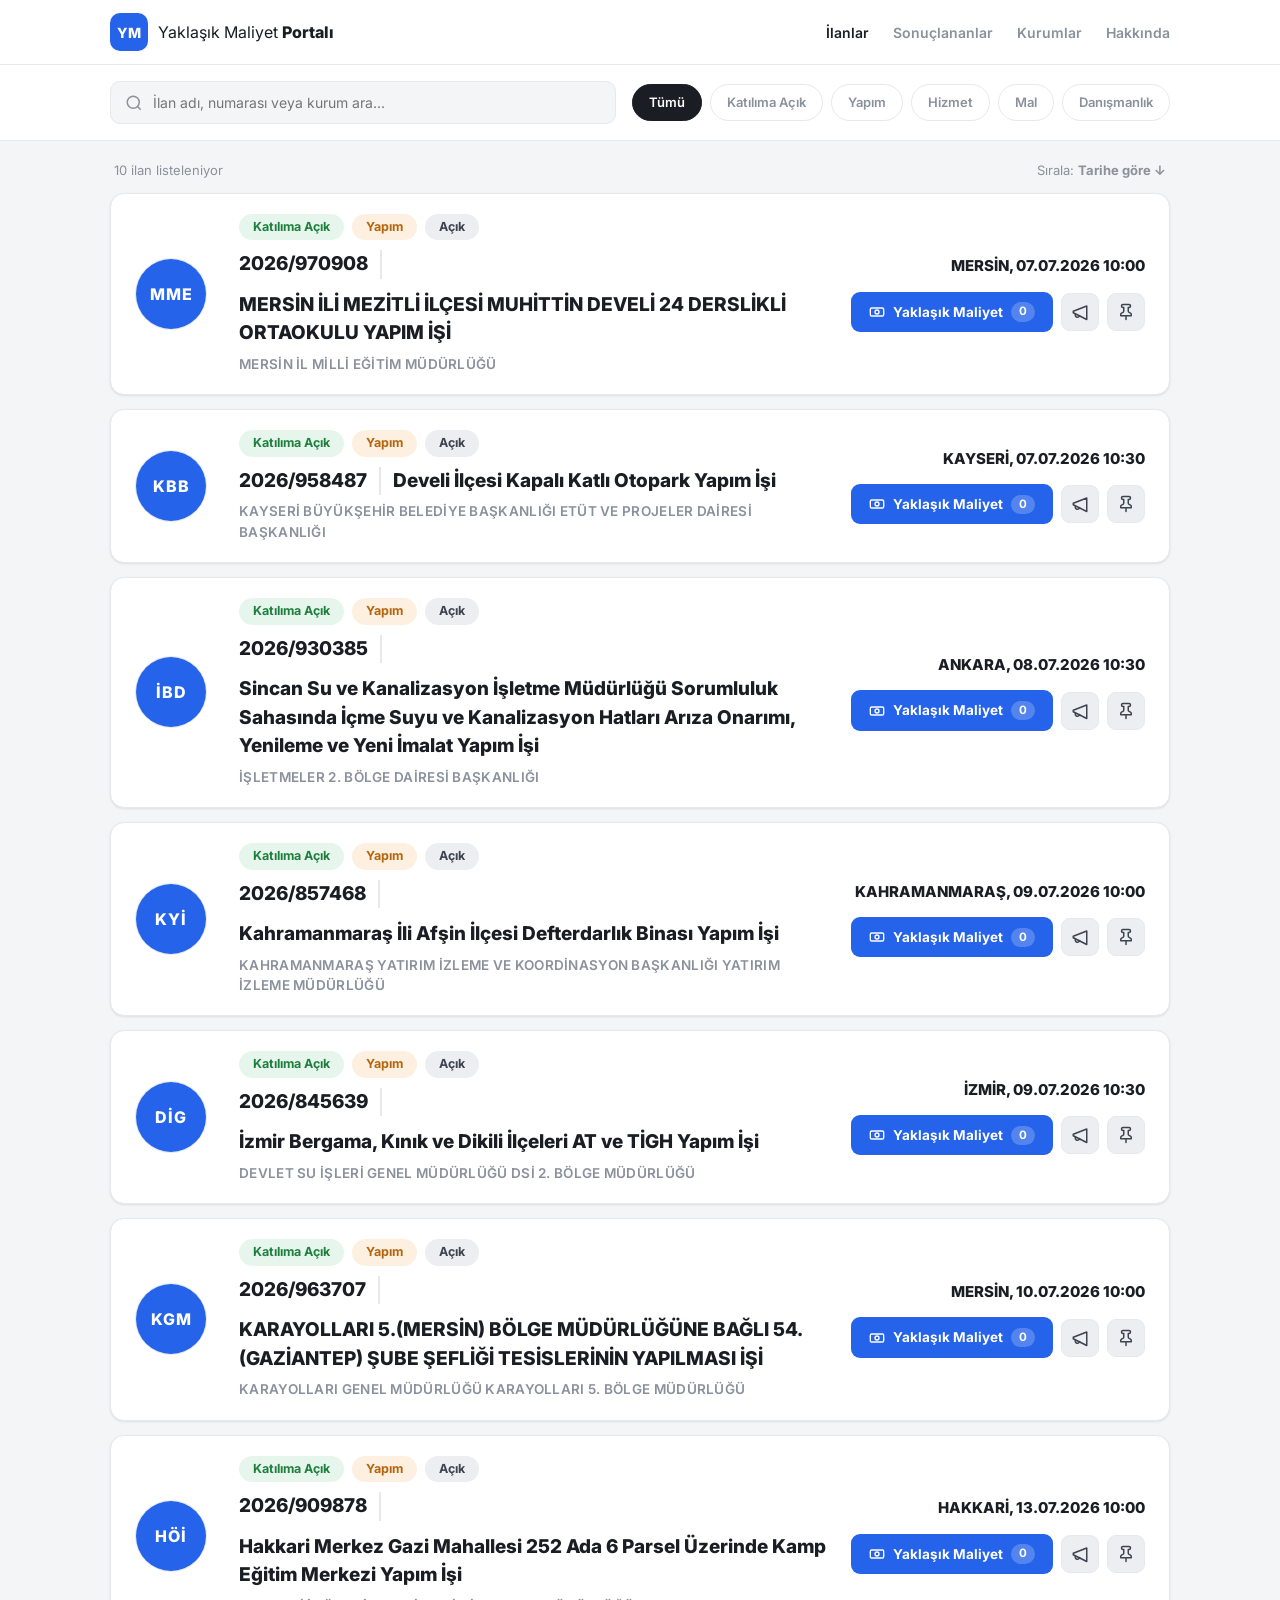
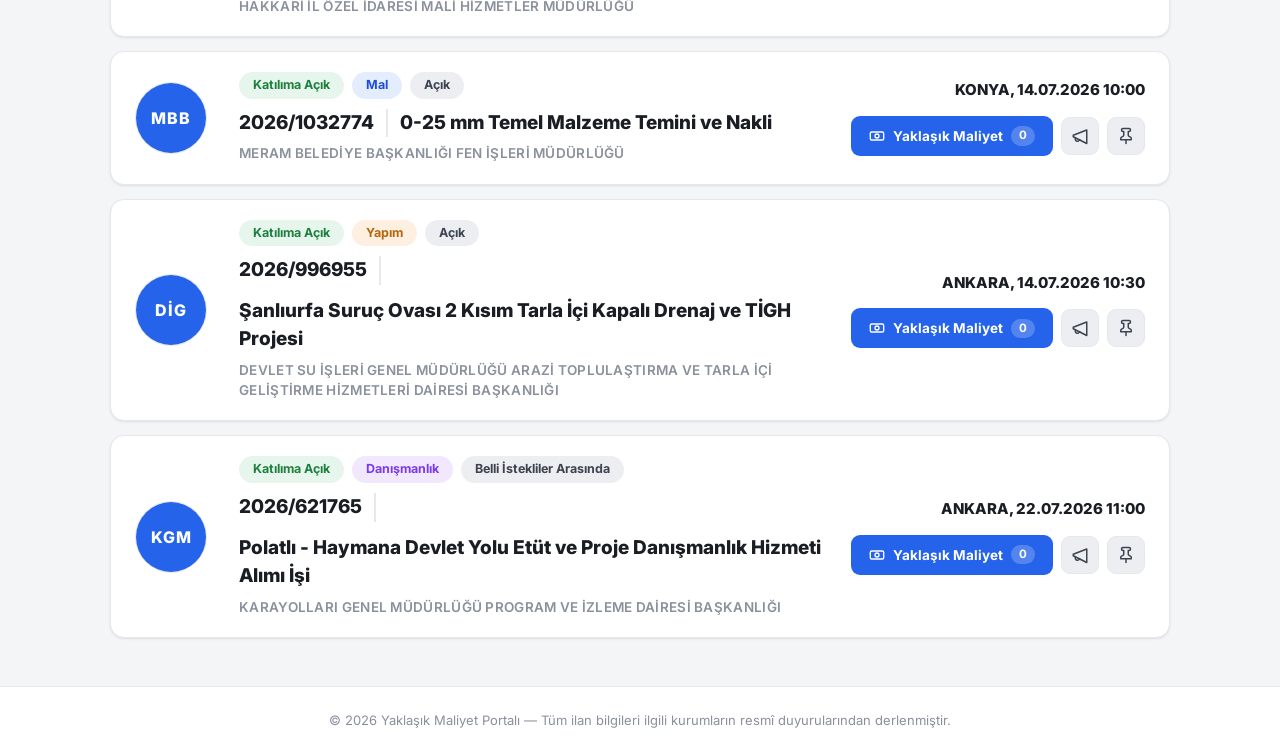
==== index.html @ a64006e2 "EKAP inspect dosyalarından otomatik ilan kartı üretimi - inspects/ altındaki EKAP kart inspect'lerin" ====
<!DOCTYPE html>
<html lang="tr">
<head>
  <meta charset="UTF-8">
  <meta name="viewport" content="width=device-width, initial-scale=1.0">
  <title>İhale &amp; Yarışma İlanları — Yaklaşık Maliyet Portalı</title>
  <link rel="preconnect" href="https://fonts.googleapis.com">
  <link href="https://fonts.googleapis.com/css2?family=Inter:wght@400;500;600;700;800&display=swap" rel="stylesheet">
  <link rel="stylesheet" href="css/style.css">
</head>
<body>

  <header class="site-header">
    <div class="container header-inner">
      <a href="#" class="logo">
        <span class="logo-mark">YM</span>
        <span class="logo-text">Yaklaşık Maliyet <strong>Portalı</strong></span>
      </a>
      <nav class="main-nav">
        <a href="#" class="active">İlanlar</a>
        <a href="#">Sonuçlananlar</a>
        <a href="#">Kurumlar</a>
        <a href="#">Hakkında</a>
      </nav>
    </div>
  </header>

  <section class="toolbar">
    <div class="container toolbar-inner">
      <div class="search-box">
        <svg viewBox="0 0 24 24" fill="none" stroke="currentColor" stroke-width="2"><circle cx="11" cy="11" r="8"/><path d="m21 21-4.3-4.3"/></svg>
        <input type="search" id="searchInput" placeholder="İlan adı, numarası veya kurum ara...">
      </div>
      <div class="filters" id="filters">
        <button class="chip active" data-filter="hepsi">Tümü</button>
        <button class="chip" data-filter="acik">Katılıma Açık</button>
        <button class="chip" data-filter="yapim">Yapım</button>
        <button class="chip" data-filter="hizmet">Hizmet</button>
        <button class="chip" data-filter="mal">Mal</button>
        <button class="chip" data-filter="danismanlik">Danışmanlık</button>
      </div>
    </div>
  </section>

  <main class="container">
    <div class="list-meta">
      <span id="resultCount"></span>
      <span class="sort">Sırala: <strong>Tarihe göre ↓</strong></span>
    </div>
    <div id="ilanList" class="ilan-list"></div>
    <p id="emptyState" class="empty-state" hidden>Aramanızla eşleşen ilan bulunamadı.</p>
  </main>

  <!-- Yaklaşık Maliyet Modal -->
  <div class="modal-overlay" id="ymModal" hidden>
    <div class="modal" role="dialog" aria-modal="true" aria-labelledby="ymModalTitle">
      <div class="modal-header">
        <div>
          <h2 id="ymModalTitle">Yaklaşık Maliyet Dosyaları</h2>
          <p id="ymModalSubtitle" class="modal-subtitle"></p>
        </div>
        <button class="modal-close" id="ymModalClose" aria-label="Kapat">&times;</button>
      </div>
      <div class="modal-body" id="ymFileList"></div>
      <div class="modal-footer">
        <span class="modal-note">Dosyalar bilgilendirme amaçlıdır. Resmî bedel ihale dokümanında geçerlidir.</span>
      </div>
    </div>
  </div>

  <footer class="site-footer">
    <div class="container">
      <p>© 2026 Yaklaşık Maliyet Portalı — Tüm ilan bilgileri ilgili kurumların resmî duyurularından derlenmiştir.</p>
    </div>
  </footer>

  <script src="js/data.js"></script>
  <script src="js/app.js"></script>
</body>
</html>
---- css/style.css ----
:root {
  --bg: #f4f5f7;
  --card: #ffffff;
  --text: #1a1d23;
  --muted: #8a909c;
  --border: #e6e8ec;
  --green-bg: #e7f6ec;
  --green-fg: #1e7f3f;
  --red-bg: #fdeaea;
  --red-fg: #c0392b;
  --gray-bg: #eceef2;
  --gray-fg: #3d434f;
  --blue: #2563eb;
  --blue-dark: #1d4ed8;
  --radius: 14px;
  --shadow: 0 1px 3px rgba(16, 24, 40, .06), 0 1px 2px rgba(16, 24, 40, .04);
}

* { margin: 0; padding: 0; box-sizing: border-box; }

body {
  font-family: 'Inter', system-ui, -apple-system, sans-serif;
  background: var(--bg);
  color: var(--text);
  line-height: 1.5;
}

.container { max-width: 1100px; margin: 0 auto; padding: 0 20px; }

/* Header */
.site-header {
  background: var(--card);
  border-bottom: 1px solid var(--border);
  position: sticky; top: 0; z-index: 50;
}
.header-inner { display: flex; align-items: center; justify-content: space-between; height: 64px; }
.logo { display: flex; align-items: center; gap: 10px; text-decoration: none; color: var(--text); }
.logo-mark {
  width: 38px; height: 38px; border-radius: 10px;
  background: var(--blue); color: #fff;
  display: grid; place-items: center;
  font-weight: 800; font-size: 14px; letter-spacing: .5px;
}
.logo-text { font-size: 16px; }
.logo-text strong { font-weight: 800; }
.main-nav { display: flex; gap: 24px; }
.main-nav a { text-decoration: none; color: var(--muted); font-weight: 600; font-size: 14px; }
.main-nav a.active, .main-nav a:hover { color: var(--text); }

/* Toolbar */
.toolbar { background: var(--card); border-bottom: 1px solid var(--border); padding: 16px 0; }
.toolbar-inner { display: flex; gap: 16px; align-items: center; flex-wrap: wrap; }
.search-box {
  flex: 1; min-width: 260px;
  display: flex; align-items: center; gap: 10px;
  background: var(--bg); border: 1px solid var(--border);
  border-radius: 10px; padding: 10px 14px;
}
.search-box svg { width: 18px; height: 18px; color: var(--muted); flex-shrink: 0; }
.search-box input { border: 0; outline: 0; background: transparent; width: 100%; font: inherit; font-size: 14px; }
.filters { display: flex; gap: 8px; flex-wrap: wrap; }
.chip {
  border: 1px solid var(--border); background: var(--card);
  border-radius: 999px; padding: 8px 16px;
  font: inherit; font-size: 13px; font-weight: 600; color: var(--muted);
  cursor: pointer; transition: all .15s;
}
.chip:hover { border-color: var(--blue); color: var(--blue); }
.chip.active { background: var(--text); border-color: var(--text); color: #fff; }

/* List */
.list-meta {
  display: flex; justify-content: space-between; align-items: center;
  padding: 20px 4px 12px; font-size: 13px; color: var(--muted);
}
.ilan-list { display: flex; flex-direction: column; gap: 14px; padding-bottom: 48px; }

/* Card */
.ilan-card {
  background: var(--card); border-radius: var(--radius);
  box-shadow: var(--shadow); border: 1px solid var(--border);
  padding: 20px 24px;
  display: grid; grid-template-columns: 84px 1fr auto; gap: 20px;
  align-items: center;
  transition: box-shadow .15s, transform .15s;
}
.ilan-card:hover { box-shadow: 0 4px 16px rgba(16,24,40,.1); transform: translateY(-1px); }

.kurum-logo {
  width: 72px; height: 72px; border-radius: 50%;
  border: 1px solid var(--border); background: #fff;
  display: grid; place-items: center; overflow: hidden;
}
.kurum-logo img { width: 100%; height: 100%; object-fit: contain; padding: 4px; }
.kurum-initials {
  width: 100%; height: 100%; display: grid; place-items: center;
  background: var(--blue); color: #fff;
  font-size: 16px; font-weight: 800; letter-spacing: 1px;
}

.ilan-body { min-width: 0; }
.badge-row { display: flex; gap: 8px; flex-wrap: wrap; margin-bottom: 10px; }
.badge {
  font-size: 12.5px; font-weight: 700; border-radius: 999px; padding: 4px 14px;
}
.badge-acik    { background: var(--green-bg); color: var(--green-fg); }
.badge-kapali  { background: var(--gray-bg);  color: var(--muted); }
.badge-kategori{ background: var(--gray-bg);  color: var(--gray-fg); }
/* EKAP rozet renkleri: Yapım=turuncu, Mal=mavi, Hizmet=kırmızı, Danışmanlık=mor */
.badge-yapim       { background: #fdf0e0; color: #b3650f; }
.badge-mal         { background: #e3edfd; color: #1d4ed8; }
.badge-hizmet      { background: var(--red-bg); color: var(--red-fg); }
.badge-danismanlik { background: #f1e8fd; color: #7c3aed; }

.ilan-title {
  display: flex; align-items: baseline; gap: 12px;
  font-size: 19px; font-weight: 800; margin-bottom: 6px; flex-wrap: wrap;
}
.ilan-no { color: var(--text); padding-right: 12px; border-right: 2px solid var(--border); }
.ilan-kurum {
  color: var(--muted); font-size: 13.5px; font-weight: 600;
  letter-spacing: .3px; text-transform: uppercase;
}

.ilan-side { display: flex; flex-direction: column; align-items: flex-end; gap: 14px; }
.ilan-tarih { font-weight: 800; font-size: 15px; white-space: nowrap; }
.ilan-actions { display: flex; gap: 8px; align-items: center; }
.icon-btn {
  text-decoration: none;
  width: 38px; height: 38px; border-radius: 9px;
  border: 1px solid var(--border); background: var(--gray-bg);
  display: grid; place-items: center; cursor: pointer; color: var(--gray-fg);
  transition: background .15s;
}
.icon-btn:hover { background: #dfe2e8; }
.icon-btn svg { width: 18px; height: 18px; }

.ym-btn {
  display: inline-flex; align-items: center; gap: 8px;
  background: var(--blue); color: #fff; border: 0;
  border-radius: 9px; padding: 10px 18px;
  font: inherit; font-size: 13.5px; font-weight: 700;
  cursor: pointer; transition: background .15s;
  white-space: nowrap;
}
.ym-btn:hover { background: var(--blue-dark); }
.ym-btn svg { width: 16px; height: 16px; }
.ym-btn .count {
  background: rgba(255,255,255,.22); border-radius: 999px;
  font-size: 11.5px; padding: 1px 8px;
}

.empty-state { text-align: center; color: var(--muted); padding: 60px 0; }

/* Modal */
.modal-overlay[hidden] { display: none; }
.modal-overlay {
  position: fixed; inset: 0; z-index: 100;
  background: rgba(16, 24, 40, .55);
  display: grid; place-items: center; padding: 20px;
}
.modal {
  background: var(--card); border-radius: 16px;
  width: 100%; max-width: 560px; max-height: 85vh;
  display: flex; flex-direction: column;
  box-shadow: 0 20px 60px rgba(0,0,0,.3);
  animation: pop .18s ease-out;
}
@keyframes pop { from { transform: scale(.96); opacity: 0; } to { transform: scale(1); opacity: 1; } }
.modal-header {
  display: flex; justify-content: space-between; align-items: flex-start;
  padding: 22px 24px 14px; border-bottom: 1px solid var(--border);
}
.modal-header h2 { font-size: 18px; font-weight: 800; }
.modal-subtitle { font-size: 13px; color: var(--muted); margin-top: 4px; }
.modal-close {
  border: 0; background: var(--gray-bg); color: var(--gray-fg);
  width: 32px; height: 32px; border-radius: 8px;
  font-size: 20px; cursor: pointer; flex-shrink: 0; margin-left: 16px;
}
.modal-body { padding: 16px 24px; overflow-y: auto; }
.file-row {
  display: flex; align-items: center; gap: 14px;
  padding: 12px 14px; border: 1px solid var(--border);
  border-radius: 10px; margin-bottom: 10px;
  text-decoration: none; color: var(--text);
  transition: border-color .15s, background .15s;
}
.file-row:hover { border-color: var(--blue); background: #f8faff; }
.file-icon {
  width: 42px; height: 42px; border-radius: 9px; flex-shrink: 0;
  display: grid; place-items: center;
  font-size: 10.5px; font-weight: 800; color: #fff;
}
.file-icon.pdf  { background: #e04444; }
.file-icon.xlsx { background: #1e7f3f; }
.file-icon.docx { background: #2563eb; }
.file-icon.zip  { background: #8a5cf6; }
.file-info { min-width: 0; flex: 1; }
.file-name { font-weight: 700; font-size: 14px; overflow: hidden; text-overflow: ellipsis; white-space: nowrap; }
.file-meta { font-size: 12px; color: var(--muted); }
.file-dl { color: var(--blue); flex-shrink: 0; }
.file-dl svg { width: 20px; height: 20px; }
.no-files { color: var(--muted); text-align: center; padding: 24px 0; font-size: 14px; }
.modal-footer {
  padding: 14px 24px 20px; border-top: 1px solid var(--border);
}
.modal-note { font-size: 12px; color: var(--muted); }

/* Footer */
.site-footer {
  border-top: 1px solid var(--border); background: var(--card);
  padding: 24px 0; text-align: center;
  font-size: 13px; color: var(--muted);
}

/* Responsive */
@media (max-width: 760px) {
  .ilan-card { grid-template-columns: 1fr; }
  .kurum-logo { display: none; }
  .ilan-side { flex-direction: row; align-items: center; justify-content: space-between; width: 100%; }
  .main-nav { display: none; }
}
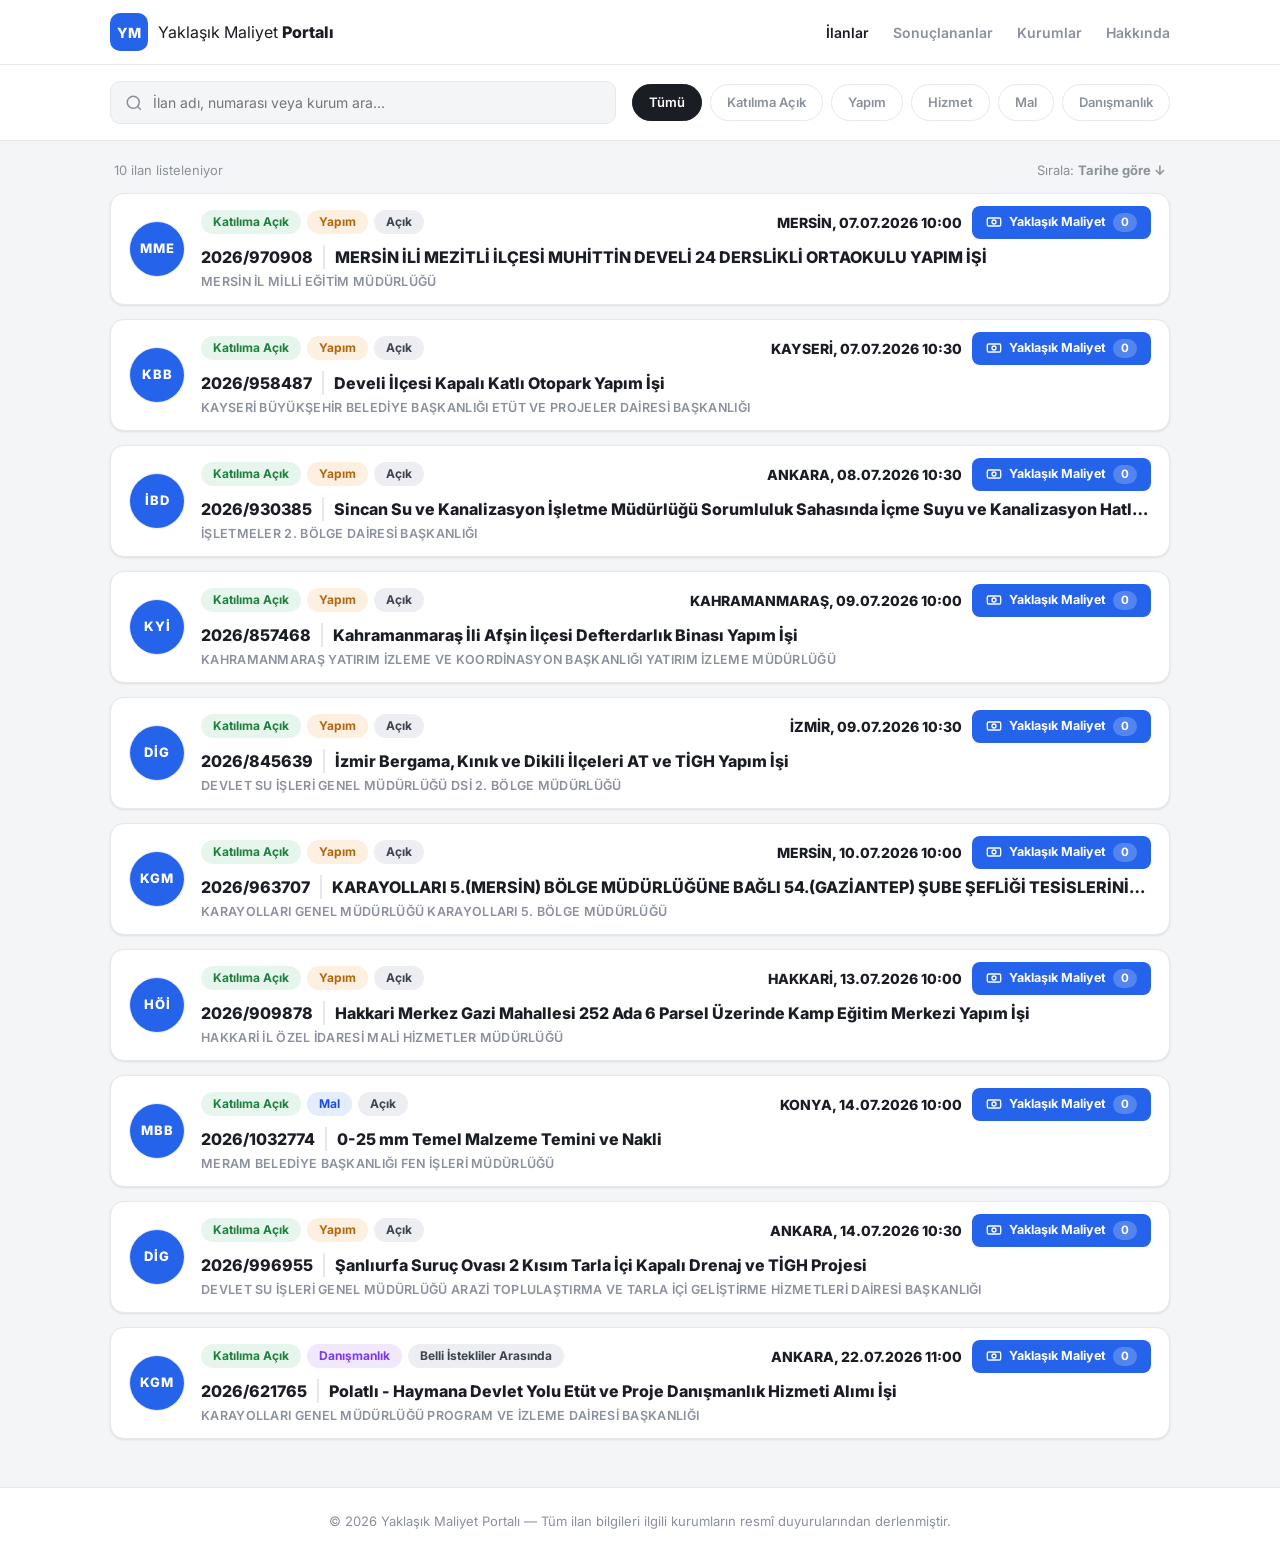
==== commit d9d19d33: "Kartları EKAP düzenine göre daralt, ihale detayı penceresi ekle - Kart tek satır başlık (taşan kısım" ====
--- a/index.html
+++ b/index.html
@@ -68,6 +68,20 @@
     </div>
   </div>
 
+  <!-- İhale Detayı Modal -->
+  <div class="modal-overlay" id="detayModal" hidden>
+    <div class="modal" role="dialog" aria-modal="true" aria-labelledby="detayModalTitle">
+      <div class="modal-header">
+        <div>
+          <h2 id="detayModalTitle">İhale Detayı</h2>
+          <p id="detayModalSubtitle" class="modal-subtitle"></p>
+        </div>
+        <button class="modal-close" id="detayModalClose" aria-label="Kapat">&times;</button>
+      </div>
+      <div class="modal-body" id="detayBody"></div>
+    </div>
+  </div>
+
   <footer class="site-footer">
     <div class="container">
       <p>© 2026 Yaklaşık Maliyet Portalı — Tüm ilan bilgileri ilgili kurumların resmî duyurularından derlenmiştir.</p>
--- a/css/style.css
+++ b/css/style.css
@@ -75,34 +75,37 @@
 }
 .ilan-list { display: flex; flex-direction: column; gap: 14px; padding-bottom: 48px; }
 
-/* Card */
+/* Card — EKAP düzeni: üstte rozetler + sağda il/tarih ve aksiyonlar,
+   ikinci satırda İKN | başlık (tek satır), altta idare */
 .ilan-card {
   background: var(--card); border-radius: var(--radius);
   box-shadow: var(--shadow); border: 1px solid var(--border);
-  padding: 20px 24px;
-  display: grid; grid-template-columns: 84px 1fr auto; gap: 20px;
+  padding: 12px 18px;
+  display: grid; grid-template-columns: 56px 1fr; gap: 16px;
   align-items: center;
-  transition: box-shadow .15s, transform .15s;
-}
-.ilan-card:hover { box-shadow: 0 4px 16px rgba(16,24,40,.1); transform: translateY(-1px); }
+  transition: box-shadow .15s;
+}
+.ilan-card:hover { box-shadow: 0 4px 16px rgba(16,24,40,.1); }
 
 .kurum-logo {
-  width: 72px; height: 72px; border-radius: 50%;
+  width: 56px; height: 56px; border-radius: 50%;
   border: 1px solid var(--border); background: #fff;
   display: grid; place-items: center; overflow: hidden;
 }
-.kurum-logo img { width: 100%; height: 100%; object-fit: contain; padding: 4px; }
+.kurum-logo img { width: 100%; height: 100%; object-fit: contain; padding: 3px; }
 .kurum-initials {
   width: 100%; height: 100%; display: grid; place-items: center;
   background: var(--blue); color: #fff;
-  font-size: 16px; font-weight: 800; letter-spacing: 1px;
+  font-size: 13px; font-weight: 800; letter-spacing: 1px;
 }
 
 .ilan-body { min-width: 0; }
-.badge-row { display: flex; gap: 8px; flex-wrap: wrap; margin-bottom: 10px; }
-.badge {
-  font-size: 12.5px; font-weight: 700; border-radius: 999px; padding: 4px 14px;
-}
+.first-row {
+  display: flex; justify-content: space-between; align-items: center;
+  gap: 12px; flex-wrap: wrap; margin-bottom: 6px;
+}
+.badge-row { display: flex; gap: 6px; flex-wrap: wrap; }
+.badge { font-size: 12px; font-weight: 700; border-radius: 999px; padding: 3px 12px; }
 .badge-acik    { background: var(--green-bg); color: var(--green-fg); }
 .badge-kapali  { background: var(--gray-bg);  color: var(--muted); }
 .badge-kategori{ background: var(--gray-bg);  color: var(--gray-fg); }
@@ -113,33 +116,30 @@
 .badge-danismanlik { background: #f1e8fd; color: #7c3aed; }
 
 .ilan-title {
-  display: flex; align-items: baseline; gap: 12px;
-  font-size: 19px; font-weight: 800; margin-bottom: 6px; flex-wrap: wrap;
-}
-.ilan-no { color: var(--text); padding-right: 12px; border-right: 2px solid var(--border); }
+  display: flex; align-items: baseline; gap: 10px;
+  font-size: 16px; font-weight: 800; margin-bottom: 4px;
+  min-width: 0;
+}
+.ilan-no { color: var(--text); padding-right: 10px; border-right: 2px solid var(--border); white-space: nowrap; }
+.ilan-baslik {
+  overflow: hidden; text-overflow: ellipsis; white-space: nowrap;
+  cursor: pointer;
+}
+.ilan-baslik:hover { color: var(--blue); }
 .ilan-kurum {
-  color: var(--muted); font-size: 13.5px; font-weight: 600;
+  color: var(--muted); font-size: 12.5px; font-weight: 600;
   letter-spacing: .3px; text-transform: uppercase;
-}
-
-.ilan-side { display: flex; flex-direction: column; align-items: flex-end; gap: 14px; }
-.ilan-tarih { font-weight: 800; font-size: 15px; white-space: nowrap; }
-.ilan-actions { display: flex; gap: 8px; align-items: center; }
-.icon-btn {
-  text-decoration: none;
-  width: 38px; height: 38px; border-radius: 9px;
-  border: 1px solid var(--border); background: var(--gray-bg);
-  display: grid; place-items: center; cursor: pointer; color: var(--gray-fg);
-  transition: background .15s;
-}
-.icon-btn:hover { background: #dfe2e8; }
-.icon-btn svg { width: 18px; height: 18px; }
+  overflow: hidden; text-overflow: ellipsis; white-space: nowrap;
+}
+
+.ilan-meta { display: flex; align-items: center; gap: 10px; }
+.ilan-tarih { font-weight: 800; font-size: 14px; white-space: nowrap; }
 
 .ym-btn {
-  display: inline-flex; align-items: center; gap: 8px;
+  display: inline-flex; align-items: center; gap: 7px;
   background: var(--blue); color: #fff; border: 0;
-  border-radius: 9px; padding: 10px 18px;
-  font: inherit; font-size: 13.5px; font-weight: 700;
+  border-radius: 8px; padding: 7px 14px;
+  font: inherit; font-size: 12.5px; font-weight: 700;
   cursor: pointer; transition: background .15s;
   white-space: nowrap;
 }
@@ -214,10 +214,20 @@
   font-size: 13px; color: var(--muted);
 }
 
+/* Detay modal */
+.detay-table { width: 100%; border-collapse: collapse; font-size: 14px; }
+.detay-table th, .detay-table td {
+  text-align: left; padding: 10px 12px; border-bottom: 1px solid var(--border);
+  vertical-align: top;
+}
+.detay-table th { width: 38%; font-weight: 700; color: var(--gray-fg); white-space: nowrap; }
+.detay-table tr:last-child th, .detay-table tr:last-child td { border-bottom: 0; }
+.detay-note { font-size: 12px; color: var(--muted); margin-top: 12px; }
+
 /* Responsive */
 @media (max-width: 760px) {
   .ilan-card { grid-template-columns: 1fr; }
   .kurum-logo { display: none; }
-  .ilan-side { flex-direction: row; align-items: center; justify-content: space-between; width: 100%; }
+  .ilan-baslik { white-space: normal; }
   .main-nav { display: none; }
 }
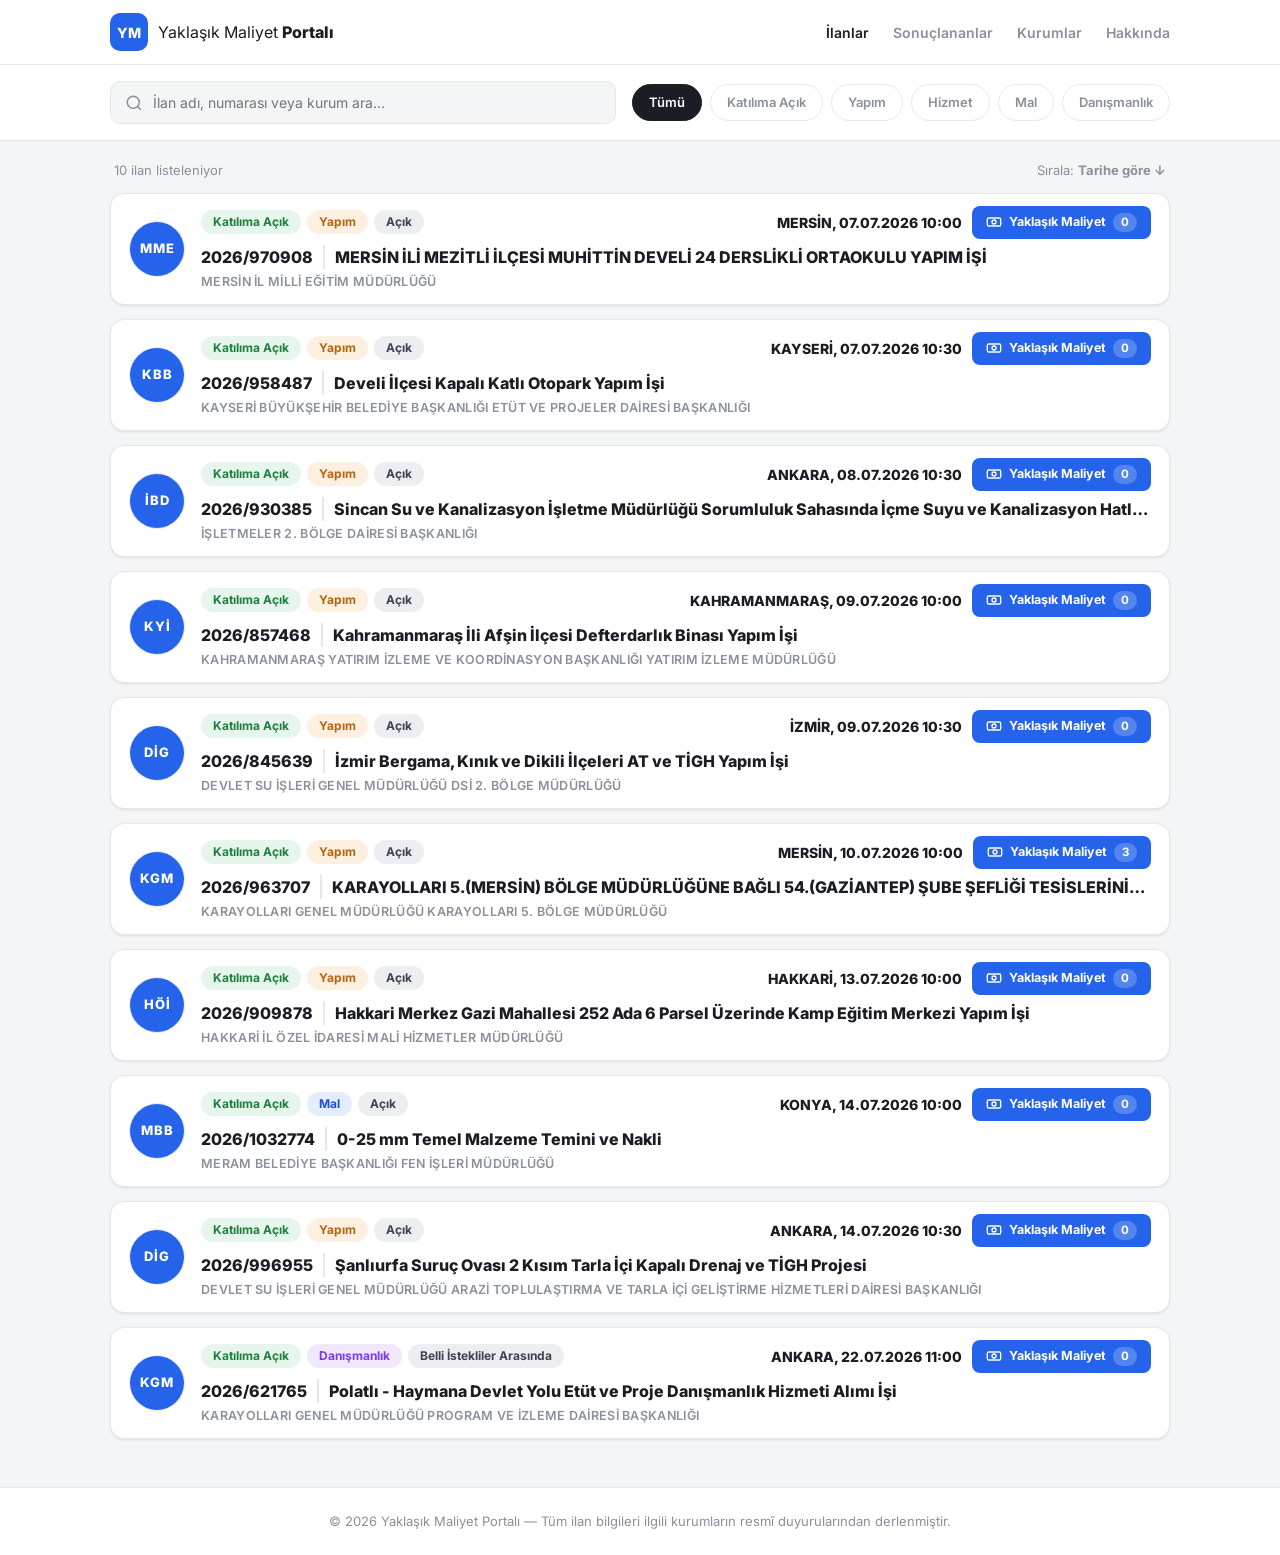
==== commit a3e80328: "Gömülü tam ekran belge görüntüleyici (PDF / Excel / Word) - Yaklaşık Maliyet düğmesi artık küçük lis" ====
--- a/index.html
+++ b/index.html
@@ -51,21 +51,22 @@
     <p id="emptyState" class="empty-state" hidden>Aramanızla eşleşen ilan bulunamadı.</p>
   </main>
 
-  <!-- Yaklaşık Maliyet Modal -->
-  <div class="modal-overlay" id="ymModal" hidden>
-    <div class="modal" role="dialog" aria-modal="true" aria-labelledby="ymModalTitle">
-      <div class="modal-header">
-        <div>
-          <h2 id="ymModalTitle">Yaklaşık Maliyet Dosyaları</h2>
-          <p id="ymModalSubtitle" class="modal-subtitle"></p>
-        </div>
-        <button class="modal-close" id="ymModalClose" aria-label="Kapat">&times;</button>
+  <!-- Tam ekran belge görüntüleyici -->
+  <div class="viewer" id="viewer" hidden>
+    <header class="viewer-bar">
+      <button class="viewer-close" id="viewerClose" aria-label="Kapat">&larr;</button>
+      <div class="viewer-title">
+        <strong id="viewerIhaleNo"></strong>
+        <span id="viewerFileName"></span>
       </div>
-      <div class="modal-body" id="ymFileList"></div>
-      <div class="modal-footer">
-        <span class="modal-note">Dosyalar bilgilendirme amaçlıdır. Resmî bedel ihale dokümanında geçerlidir.</span>
+      <div class="viewer-actions">
+        <button class="viewer-zoom" id="viewerZoomOut" aria-label="Uzaklaştır">&minus;</button>
+        <button class="viewer-zoom" id="viewerZoomIn" aria-label="Yakınlaştır">+</button>
+        <a class="viewer-dl" id="viewerDownload" download aria-label="İndir">İndir</a>
       </div>
-    </div>
+    </header>
+    <nav class="viewer-files" id="viewerFiles"></nav>
+    <div class="viewer-stage" id="viewerStage"></div>
   </div>
 
   <!-- İhale Detayı Modal -->
@@ -88,7 +89,11 @@
     </div>
   </footer>
 
+  <script src="vendor/jszip.min.js"></script>
+  <script src="vendor/xlsx.full.min.js"></script>
+  <script src="vendor/docx-preview.min.js"></script>
   <script src="js/data.js"></script>
+  <script type="module" src="js/viewer.js"></script>
   <script src="js/app.js"></script>
 </body>
 </html>
--- a/css/style.css
+++ b/css/style.css
@@ -207,6 +207,111 @@
 }
 .modal-note { font-size: 12px; color: var(--muted); }
 
+/* ===== Tam ekran belge görüntüleyici ===== */
+.viewer[hidden] { display: none; }
+.viewer {
+  position: fixed; inset: 0; z-index: 200;
+  background: #f0f1f4;
+  display: flex; flex-direction: column;
+}
+.viewer-bar {
+  flex: 0 0 auto;
+  display: flex; align-items: center; gap: 12px;
+  padding: 10px 14px; background: var(--text); color: #fff;
+}
+.viewer-close {
+  border: 0; background: rgba(255,255,255,.14); color: #fff;
+  width: 38px; height: 38px; border-radius: 9px;
+  font-size: 20px; cursor: pointer; flex-shrink: 0;
+}
+.viewer-close:hover { background: rgba(255,255,255,.25); }
+.viewer-title { flex: 1; min-width: 0; line-height: 1.25; }
+.viewer-title strong { display: block; font-size: 13px; opacity: .7; }
+.viewer-title span {
+  display: block; font-size: 15px; font-weight: 600;
+  overflow: hidden; text-overflow: ellipsis; white-space: nowrap;
+}
+.viewer-actions { display: flex; align-items: center; gap: 8px; flex-shrink: 0; }
+.viewer-zoom {
+  border: 0; background: rgba(255,255,255,.14); color: #fff;
+  width: 38px; height: 38px; border-radius: 9px; font-size: 20px; cursor: pointer;
+}
+.viewer-zoom:hover { background: rgba(255,255,255,.25); }
+.viewer-dl {
+  display: inline-flex; align-items: center;
+  background: var(--blue); color: #fff; text-decoration: none;
+  padding: 0 16px; height: 38px; border-radius: 9px;
+  font-size: 13.5px; font-weight: 700;
+}
+.viewer-dl:hover { background: var(--blue-dark); }
+
+/* Dosya sekmeleri (ihaledeki belgeler) */
+.viewer-files {
+  flex: 0 0 auto;
+  display: flex; gap: 8px; padding: 10px 14px;
+  background: var(--card); border-bottom: 1px solid var(--border);
+  overflow-x: auto; -webkit-overflow-scrolling: touch;
+}
+.viewer-files:empty { display: none; }
+.vfile {
+  display: inline-flex; align-items: center; gap: 8px;
+  border: 1px solid var(--border); background: var(--card);
+  border-radius: 10px; padding: 7px 12px; cursor: pointer;
+  font: inherit; font-size: 13px; color: var(--gray-fg);
+  white-space: nowrap; flex-shrink: 0;
+}
+.vfile.active { border-color: var(--blue); background: #f4f8ff; color: var(--blue); font-weight: 700; }
+.vfile-ic {
+  font-size: 10px; font-weight: 800; color: #fff;
+  padding: 2px 6px; border-radius: 5px; background: var(--muted);
+}
+.vfile-ic.pdf { background: #e04444; }
+.vfile-ic.xlsx, .vfile-ic.xls { background: #1e7f3f; }
+.vfile-ic.docx, .vfile-ic.doc { background: #2563eb; }
+.vfile-ic.zip { background: #8a5cf6; }
+
+/* Belge sahnesi */
+.viewer-stage {
+  flex: 1 1 auto; overflow: auto; -webkit-overflow-scrolling: touch;
+  padding: 18px; display: flex; justify-content: center;
+}
+.viewer-content { width: 100%; max-width: 1000px; }
+.viewer-content.type-pdf { display: flex; flex-direction: column; align-items: center; gap: 14px; }
+.pdf-page { box-shadow: 0 2px 12px rgba(0,0,0,.18); border-radius: 2px; max-width: 100%; }
+
+.viewer-info {
+  margin: 40px auto; text-align: center; color: var(--muted);
+  font-size: 15px; line-height: 1.6;
+}
+.viewer-info.error { color: var(--red-fg); }
+.viewer-info a { color: var(--blue); font-weight: 700; }
+
+/* Excel görünümü */
+.sheet-tabs {
+  display: flex; gap: 6px; margin-bottom: 12px; flex-wrap: wrap;
+  position: sticky; top: 0;
+}
+.sheet-tab {
+  border: 1px solid var(--border); background: var(--card);
+  border-radius: 7px 7px 0 0; padding: 6px 14px; cursor: pointer;
+  font: inherit; font-size: 13px; font-weight: 600; color: var(--gray-fg);
+}
+.sheet-tab.active { background: #1e7f3f; color: #fff; border-color: #1e7f3f; }
+.sheet-wrap { overflow-x: auto; background: #fff; border: 1px solid var(--border); border-radius: 8px; }
+.sheet-wrap table { border-collapse: collapse; font-size: 13px; width: 100%; }
+.sheet-wrap td, .sheet-wrap th {
+  border: 1px solid #e0e3e8; padding: 5px 9px; white-space: nowrap;
+  text-align: left; vertical-align: top;
+}
+.sheet-wrap tr:first-child td { background: #f4f6f8; font-weight: 700; }
+
+/* Word görünümü */
+.viewer-content.type-docx { background: transparent; }
+.viewer-content .docx-wrapper { background: transparent !important; padding: 0 !important; }
+.viewer-content .docx-wrapper > section.docx {
+  box-shadow: 0 2px 12px rgba(0,0,0,.15); margin-bottom: 16px;
+}
+
 /* Footer */
 .site-footer {
   border-top: 1px solid var(--border); background: var(--card);
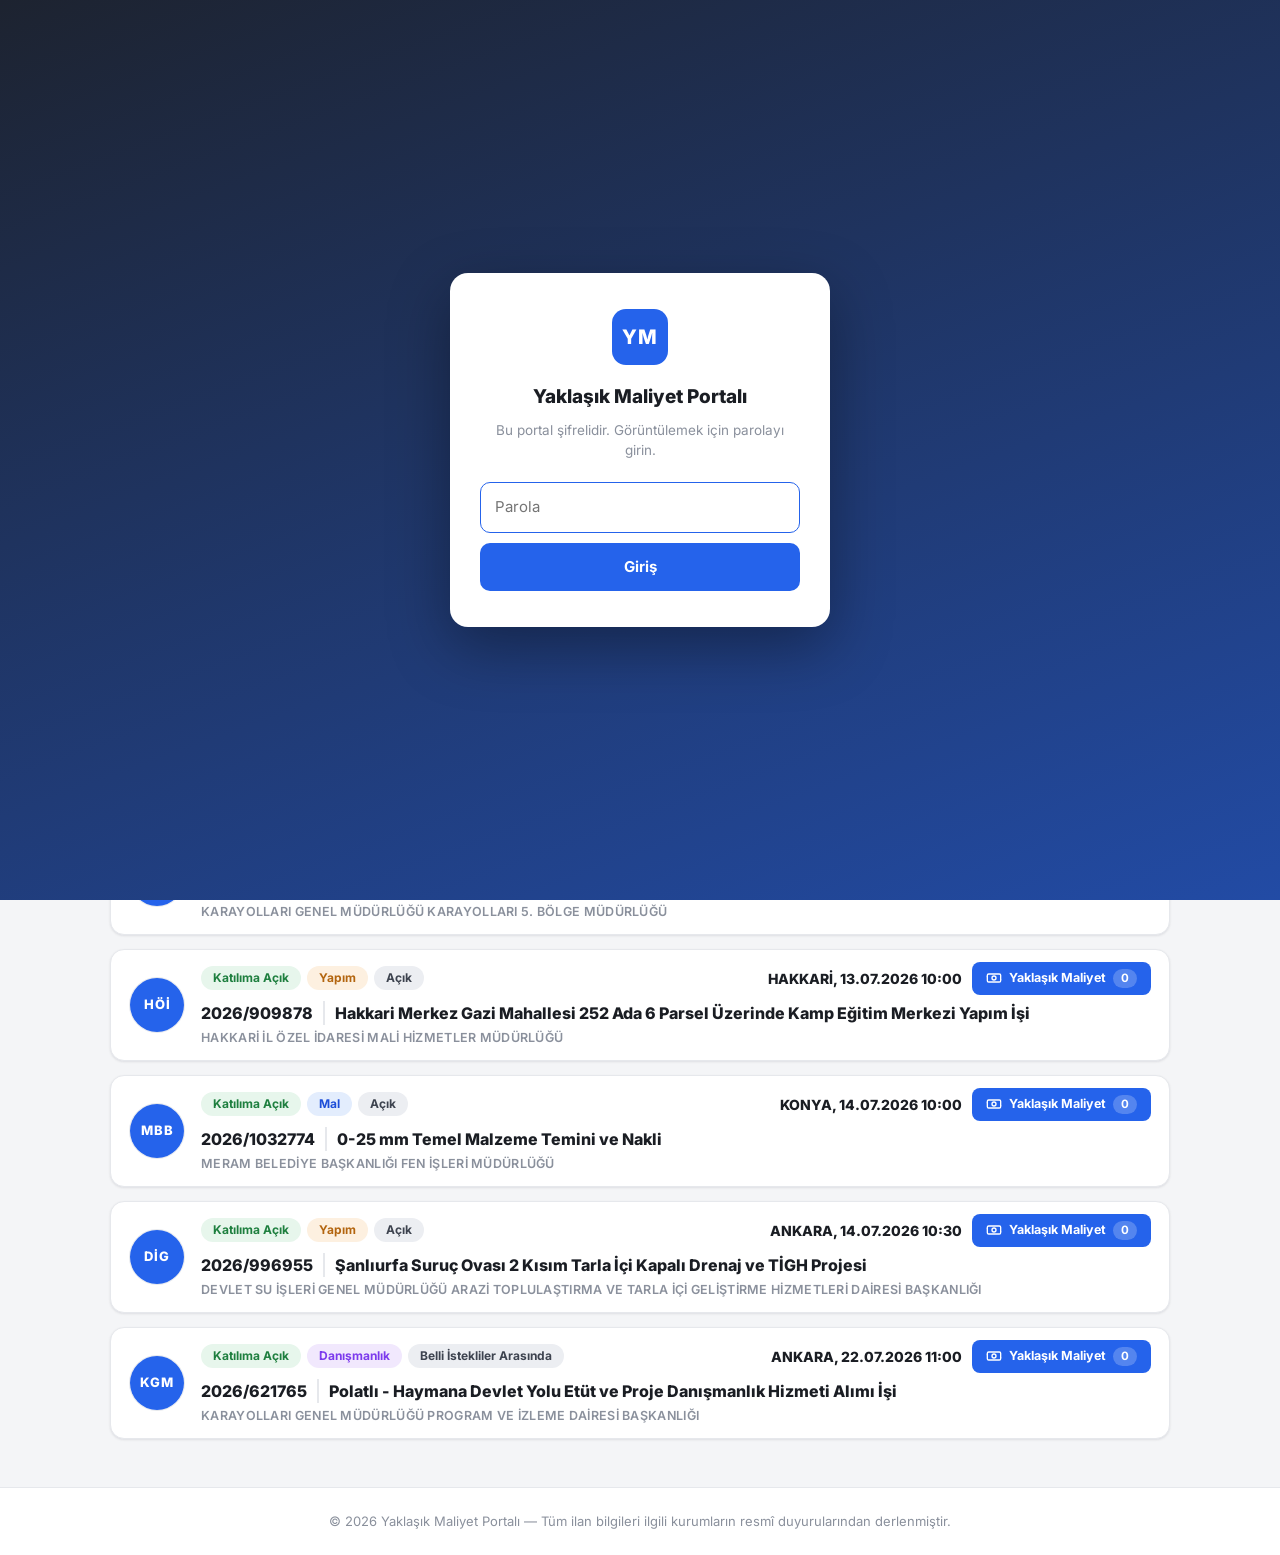
==== commit ad960718: "Parola korumalı erişim + dosyaların AES-GCM ile şifrelenmesi - Açılışta parola kapısı (js/auth.js); " ====
--- a/index.html
+++ b/index.html
@@ -89,6 +89,8 @@
     </div>
   </footer>
 
+  <script src="js/config.js"></script>
+  <script src="js/auth.js"></script>
   <script src="vendor/jszip.min.js"></script>
   <script src="vendor/xlsx.full.min.js"></script>
   <script src="vendor/docx-preview.min.js"></script>
--- a/css/style.css
+++ b/css/style.css
@@ -207,6 +207,39 @@
 }
 .modal-note { font-size: 12px; color: var(--muted); }
 
+/* ===== Parola kapısı ===== */
+body.locked { overflow: hidden; }
+.lock-gate {
+  position: fixed; inset: 0; z-index: 500;
+  background: linear-gradient(160deg, #1d2330 0%, #2563eb 160%);
+  display: grid; place-items: center; padding: 20px;
+}
+.lock-box {
+  background: #fff; border-radius: 18px; padding: 36px 30px;
+  width: 100%; max-width: 380px; text-align: center;
+  box-shadow: 0 20px 60px rgba(0,0,0,.35);
+}
+.lock-logo {
+  width: 56px; height: 56px; border-radius: 14px; margin: 0 auto 18px;
+  background: var(--blue); color: #fff; display: grid; place-items: center;
+  font-weight: 800; font-size: 20px; letter-spacing: 1px;
+}
+.lock-box h1 { font-size: 19px; font-weight: 800; margin-bottom: 8px; }
+.lock-box p { font-size: 13.5px; color: var(--muted); margin-bottom: 22px; line-height: 1.5; }
+#lockForm { display: flex; flex-direction: column; gap: 10px; }
+#lockInput {
+  border: 1px solid var(--border); border-radius: 10px;
+  padding: 13px 14px; font: inherit; font-size: 15px; outline: none;
+}
+#lockInput:focus { border-color: var(--blue); }
+#lockForm button {
+  background: var(--blue); color: #fff; border: 0; border-radius: 10px;
+  padding: 13px; font: inherit; font-size: 15px; font-weight: 700; cursor: pointer;
+}
+#lockForm button:hover { background: var(--blue-dark); }
+#lockForm button:disabled { opacity: .6; cursor: default; }
+.lock-error { color: var(--red-fg); font-size: 13px; margin-top: 14px; }
+
 /* ===== Tam ekran belge görüntüleyici ===== */
 .viewer[hidden] { display: none; }
 .viewer {
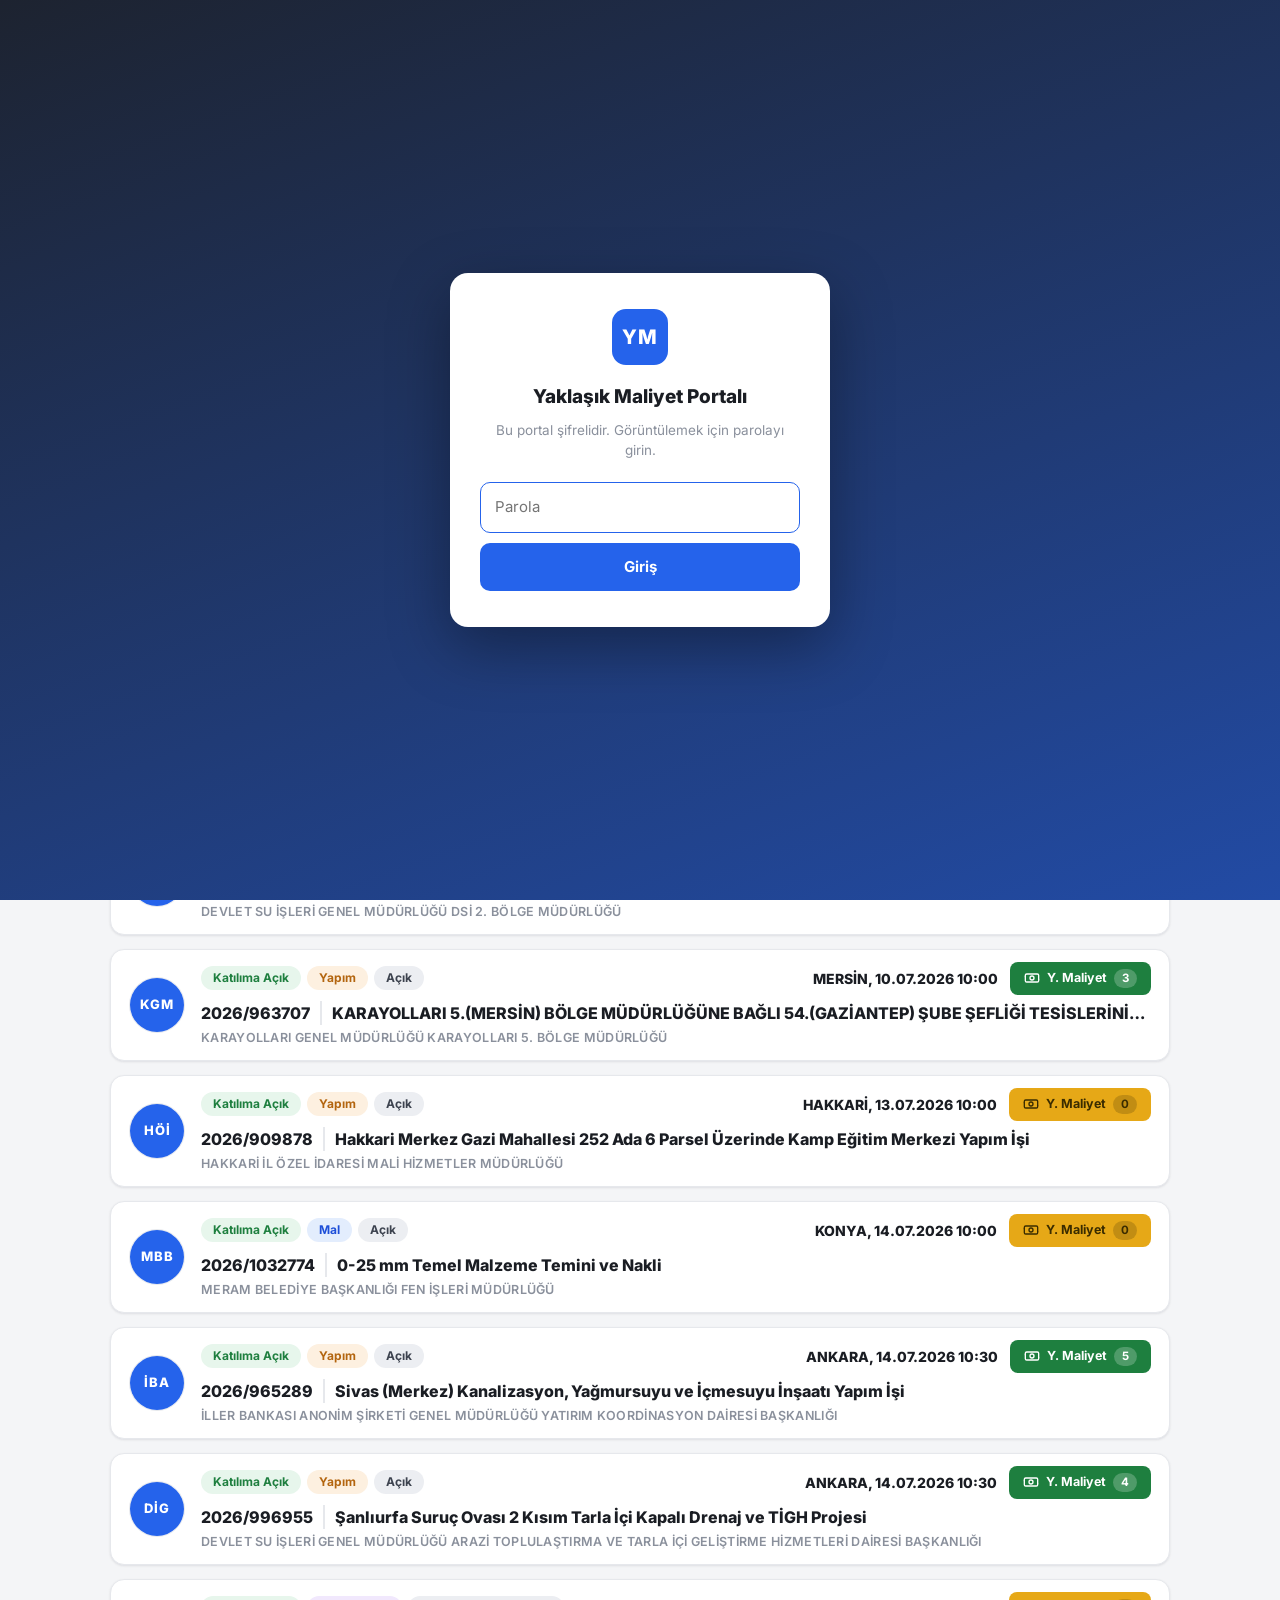
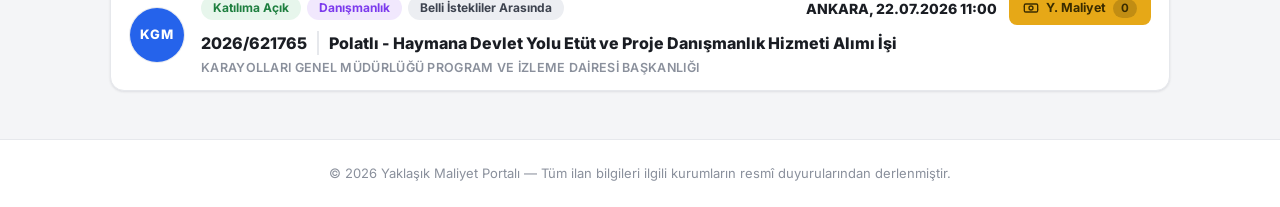
==== commit ba9a5d58: "Tasarım: Y. Maliyet düğmesi dosya durumuna göre renklenir + görüntüleyici üst çubuğu tek satıra birl" ====
--- a/index.html
+++ b/index.html
@@ -55,17 +55,14 @@
   <div class="viewer" id="viewer" hidden>
     <header class="viewer-bar">
       <button class="viewer-close" id="viewerClose" aria-label="Kapat">&larr;</button>
-      <div class="viewer-title">
-        <strong id="viewerIhaleNo"></strong>
-        <span id="viewerFileName"></span>
-      </div>
+      <span class="viewer-ikn" id="viewerIhaleNo"></span>
+      <nav class="viewer-files" id="viewerFiles"></nav>
       <div class="viewer-actions">
         <button class="viewer-zoom" id="viewerZoomOut" aria-label="Uzaklaştır">&minus;</button>
         <button class="viewer-zoom" id="viewerZoomIn" aria-label="Yakınlaştır">+</button>
         <a class="viewer-dl" id="viewerDownload" download aria-label="İndir">İndir</a>
       </div>
     </header>
-    <nav class="viewer-files" id="viewerFiles"></nav>
     <div class="viewer-stage" id="viewerStage"></div>
   </div>
 
--- a/css/style.css
+++ b/css/style.css
@@ -101,10 +101,10 @@
 
 .ilan-body { min-width: 0; }
 .first-row {
-  display: flex; justify-content: space-between; align-items: center;
-  gap: 12px; flex-wrap: wrap; margin-bottom: 6px;
-}
-.badge-row { display: flex; gap: 6px; flex-wrap: wrap; }
+  display: flex; align-items: center;
+  gap: 6px 12px; flex-wrap: wrap; margin-bottom: 6px;
+}
+.badge-row { display: flex; gap: 6px; flex-wrap: wrap; flex: 1 1 auto; order: 1; }
 .badge { font-size: 12px; font-weight: 700; border-radius: 999px; padding: 3px 12px; }
 .badge-acik    { background: var(--green-bg); color: var(--green-fg); }
 .badge-kapali  { background: var(--gray-bg);  color: var(--muted); }
@@ -132,10 +132,11 @@
   overflow: hidden; text-overflow: ellipsis; white-space: nowrap;
 }
 
-.ilan-meta { display: flex; align-items: center; gap: 10px; }
-.ilan-tarih { font-weight: 800; font-size: 14px; white-space: nowrap; }
+/* Geniş ekran: rozetler sol, tarih/şehir ortada, Y. Maliyet butonu en sağda (hizalı) */
+.ilan-tarih { font-weight: 800; font-size: 14px; white-space: nowrap; order: 2; }
 
 .ym-btn {
+  order: 3;
   display: inline-flex; align-items: center; gap: 7px;
   background: var(--blue); color: #fff; border: 0;
   border-radius: 8px; padding: 7px 14px;
@@ -149,6 +150,12 @@
   background: rgba(255,255,255,.22); border-radius: 999px;
   font-size: 11.5px; padding: 1px 8px;
 }
+/* Dosyası olan ihale -> yeşil düğme, olmayan -> sarı düğme */
+.ym-btn.dolu { background: #1e7f3f; }
+.ym-btn.dolu:hover { background: #196c35; }
+.ym-btn.bos { background: #e6a817; color: #3a2c00; }
+.ym-btn.bos:hover { background: #d59c12; }
+.ym-btn.bos .count { background: rgba(0,0,0,.16); }
 
 .empty-state { text-align: center; color: var(--muted); padding: 60px 0; }
 
@@ -249,9 +256,10 @@
 }
 .viewer-bar {
   flex: 0 0 auto;
-  display: flex; align-items: center; gap: 12px;
-  padding: 10px 14px; background: var(--text); color: #fff;
-}
+  display: flex; align-items: center; gap: 8px;
+  padding: 8px 12px; background: var(--text); color: #fff;
+}
+.viewer-ikn { font-size: 12px; opacity: .65; white-space: nowrap; flex-shrink: 0; font-weight: 700; }
 .viewer-close {
   border: 0; background: rgba(255,255,255,.14); color: #fff;
   width: 38px; height: 38px; border-radius: 9px;
@@ -280,20 +288,21 @@
 
 /* Dosya sekmeleri (ihaledeki belgeler) */
 .viewer-files {
-  flex: 0 0 auto;
-  display: flex; gap: 8px; padding: 10px 14px;
-  background: var(--card); border-bottom: 1px solid var(--border);
+  flex: 1 1 auto; min-width: 0;
+  display: flex; gap: 6px;
+  background: transparent; border: 0; padding: 0;
   overflow-x: auto; -webkit-overflow-scrolling: touch;
 }
 .viewer-files:empty { display: none; }
 .vfile {
-  display: inline-flex; align-items: center; gap: 8px;
-  border: 1px solid var(--border); background: var(--card);
-  border-radius: 10px; padding: 7px 12px; cursor: pointer;
-  font: inherit; font-size: 13px; color: var(--gray-fg);
+  display: inline-flex; align-items: center; gap: 7px;
+  border: 1px solid transparent; background: rgba(255,255,255,.12);
+  border-radius: 8px; padding: 6px 11px; cursor: pointer;
+  font: inherit; font-size: 12.5px; color: #e9ebf0;
   white-space: nowrap; flex-shrink: 0;
 }
-.vfile.active { border-color: var(--blue); background: #f4f8ff; color: var(--blue); font-weight: 700; }
+.vfile:hover { background: rgba(255,255,255,.2); }
+.vfile.active { background: #fff; color: var(--blue); font-weight: 700; }
 .vfile-ic {
   font-size: 10px; font-weight: 800; color: #fff;
   padding: 2px 6px; border-radius: 5px; background: var(--muted);
@@ -306,10 +315,12 @@
 /* Belge sahnesi */
 .viewer-stage {
   flex: 1 1 auto; overflow: auto; -webkit-overflow-scrolling: touch;
-  padding: 18px; display: flex; justify-content: center;
-}
-.viewer-content { width: 100%; max-width: 1000px; }
+  padding: 18px;
+}
+.viewer-content { width: 100%; max-width: 1000px; margin: 0 auto; }
 .viewer-content.type-pdf { display: flex; flex-direction: column; align-items: center; gap: 14px; }
+/* Excel: tablo doğal genişlikte; tüm sahne her yöne kayar (PDF gibi tam ekran) */
+.viewer-content.type-xlsx { max-width: none; width: max-content; margin: 0; }
 .pdf-page { box-shadow: 0 2px 12px rgba(0,0,0,.18); border-radius: 2px; max-width: 100%; }
 
 .viewer-info {
@@ -330,10 +341,11 @@
   font: inherit; font-size: 13px; font-weight: 600; color: var(--gray-fg);
 }
 .sheet-tab.active { background: #1e7f3f; color: #fff; border-color: #1e7f3f; }
-.sheet-wrap { overflow-x: auto; background: #fff; border: 1px solid var(--border); border-radius: 8px; }
-.sheet-wrap table { border-collapse: collapse; font-size: 13px; width: 100%; }
+.sheet-wrap { background: #fff; border: 1px solid var(--border); border-radius: 8px; }
+.sheet-wrap table { border-collapse: collapse; font-size: 13px; width: auto; }
 .sheet-wrap td, .sheet-wrap th {
-  border: 1px solid #e0e3e8; padding: 5px 9px; white-space: nowrap;
+  border: 1px solid #e0e3e8; padding: 5px 9px;
+  white-space: normal; word-break: break-word; max-width: 420px;
   text-align: left; vertical-align: top;
 }
 .sheet-wrap tr:first-child td { background: #f4f6f8; font-weight: 700; }
@@ -364,8 +376,16 @@
 
 /* Responsive */
 @media (max-width: 760px) {
-  .ilan-card { grid-template-columns: 1fr; }
+  .ilan-card { grid-template-columns: 1fr; padding: 14px 16px; }
   .kurum-logo { display: none; }
   .ilan-baslik { white-space: normal; }
   .main-nav { display: none; }
-}
+  /* Görüntüleyici üst çubuğunda mobilde İKN gizli; sekmelere daha çok yer */
+  .viewer-ikn { display: none; }
+  /* Mobilde rozetler ile tarih+buton satırını alt alta diz, taşmayı önle */
+  /* Mobil: rozetler + Y.Maliyet butonu üst satırda, tarih kendi satırında */
+  .first-row { align-items: center; gap: 8px; }
+  .badge-row { order: 1; flex: 1 1 auto; }
+  .ym-btn { order: 2; flex-shrink: 0; }
+  .ilan-tarih { order: 3; width: 100%; font-size: 13px; white-space: normal; }
+}
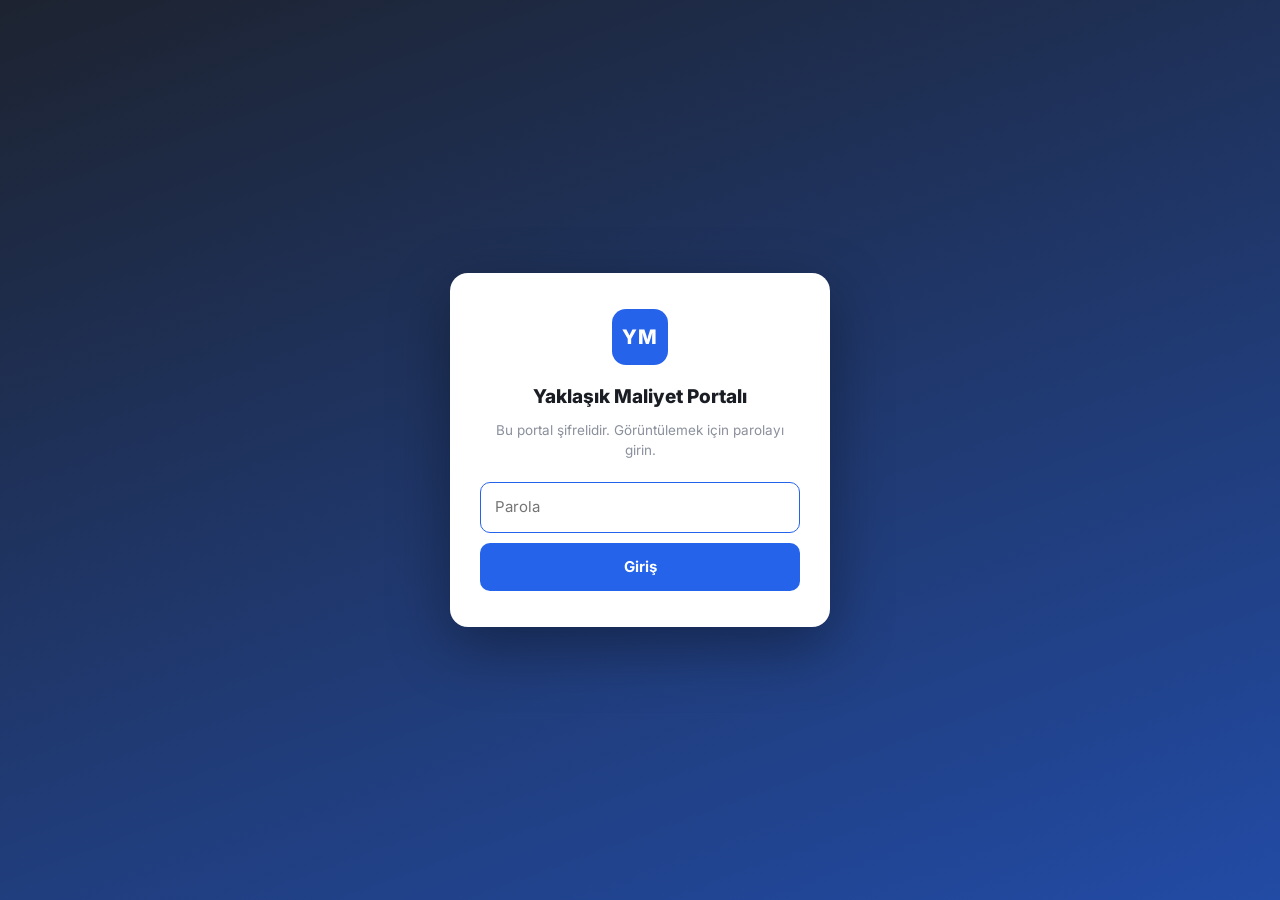
==== commit 4cb1e828: "Giris oncesi flash duzeltmesi" ====
--- a/index.html
+++ b/index.html
@@ -8,7 +8,7 @@
   <link href="https://fonts.googleapis.com/css2?family=Inter:wght@400;500;600;700;800&display=swap" rel="stylesheet">
   <link rel="stylesheet" href="css/style.css">
 </head>
-<body>
+<body class="locked">
 
   <header class="site-header">
     <div class="container header-inner">
--- a/css/style.css
+++ b/css/style.css
@@ -81,7 +81,7 @@
   background: var(--card); border-radius: var(--radius);
   box-shadow: var(--shadow); border: 1px solid var(--border);
   padding: 12px 18px;
-  display: grid; grid-template-columns: 56px 1fr; gap: 16px;
+  display: grid; grid-template-columns: 56px 1fr 190px; gap: 16px;
   align-items: center;
   transition: box-shadow .15s;
 }
@@ -134,6 +134,22 @@
 
 /* Geniş ekran: rozetler sol, tarih/şehir ortada, Y. Maliyet butonu en sağda (hizalı) */
 .ilan-tarih { font-weight: 800; font-size: 14px; white-space: nowrap; order: 2; }
+/* Sağ kolon: üstte fiyat, altında Dökümanlar butonu — sağa yaslı, dikeyde
+   ortada; sabit genişlik sayesinde tüm kartlarda aynı dikey hizada */
+.ilan-sag {
+  display: flex; flex-direction: column;
+  align-items: flex-end; justify-content: center; gap: 8px;
+}
+.ilan-tutar {
+  white-space: nowrap;
+  display: inline-flex; align-items: baseline; gap: 4px;
+  font-size: 18px; font-weight: 800; color: var(--green-fg);
+  background: var(--green-bg); border-radius: 10px;
+  padding: 4px 12px; letter-spacing: .2px;
+}
+.ilan-tutar small { font-size: 11px; font-weight: 700; opacity: .8; }
+/* Döviz (USD/EUR) — kırmızı ile göze çarpsın */
+.ilan-tutar.doviz { color: #c0182b; background: #fdeaec; }
 
 .ym-btn {
   order: 3;
@@ -216,6 +232,7 @@
 
 /* ===== Parola kapısı ===== */
 body.locked { overflow: hidden; }
+body.locked > *:not(.lock-gate):not(#ymLogout) { display: none !important; }
 .lock-gate {
   position: fixed; inset: 0; z-index: 500;
   background: linear-gradient(160deg, #1d2330 0%, #2563eb 160%);
@@ -356,6 +373,71 @@
 .viewer-content .docx-wrapper > section.docx {
   box-shadow: 0 2px 12px rgba(0,0,0,.15); margin-bottom: 16px;
 }
+
+/* ===== Özet / Rapor ekranı (görüntüleyicinin ilk ekranı) ===== */
+.vfile-ic.rapor { background: #111827; }
+.vfile-rapor.active .vfile-ic.rapor { background: var(--blue); }
+
+.rapor { max-width: 720px; margin: 0 auto; padding: 6px 4px 48px; }
+.rapor-head { margin-bottom: 12px; }
+.rapor-no { font-size: 12.5px; font-weight: 800; color: var(--muted); letter-spacing: .3px; }
+.rapor-baslik { font-size: 20px; line-height: 1.32; font-weight: 800; margin: 5px 0 6px; }
+.rapor-kurum {
+  font-size: 12.5px; font-weight: 700; color: var(--gray-fg);
+  text-transform: uppercase; letter-spacing: .3px;
+}
+.rapor-tutar {
+  display: flex; justify-content: space-between; align-items: center; gap: 12px;
+  background: var(--green-bg); color: var(--green-fg);
+  border-radius: 12px; padding: 12px 16px; margin: 14px 0;
+}
+.rapor-tutar .etk { font-size: 12.5px; font-weight: 700; opacity: .85; }
+.rapor-tutar .deg { font-size: 22px; font-weight: 800; white-space: nowrap; }
+.rapor-tutar .deg small { font-size: 12px; font-weight: 700; opacity: .8; }
+.rapor-tutar.doviz { background: #fdeaec; color: #c0182b; }
+.rapor-ozet { font-size: 15px; line-height: 1.6; margin: 4px 2px 16px; }
+
+.rapor-blok {
+  border: 1px solid var(--border); background: #fff;
+  border-radius: 12px; padding: 14px 16px; margin: 12px 0;
+}
+.rapor-blok h3 {
+  font-size: 15px; font-weight: 800; margin-bottom: 10px;
+  display: flex; align-items: center; gap: 8px;
+}
+.rapor-blok-alt { font-size: 12.5px; font-weight: 600; color: var(--muted); margin: -4px 0 10px; }
+.rapor-blok ol { margin: 0; padding-left: 22px; display: flex; flex-direction: column; gap: 9px; }
+.rapor-blok li { font-size: 14.5px; line-height: 1.55; }
+.rapor-blok li::marker { font-weight: 800; }
+
+/* İdareye sorulacak hususlar — en kritik, kırmızı vurgulu (ölümcül) */
+.rapor-blok.blok-husus { border-color: #f0bcbc; background: #fef5f5; }
+.rapor-blok.blok-husus h3 { color: var(--red-fg); }
+.rapor-blok.blok-husus h3::before { content: "⚠"; font-size: 16px; }
+.rapor-blok.blok-husus li::marker { color: var(--red-fg); }
+/* Can alıcı noktalar — mavi */
+.rapor-blok.blok-can h3 { color: var(--blue-dark); }
+.rapor-blok.blok-can h3::before { content: "◆"; font-size: 13px; }
+/* YM'de dikkat / eksikler — amber */
+.rapor-blok.blok-ym { border-color: #efd39c; background: #fff9ec; }
+.rapor-blok.blok-ym h3 { color: #8a5a00; }
+.rapor-blok.blok-ym h3::before { content: "✎"; }
+.rapor-blok.blok-ym li::marker { color: #b3650f; }
+
+.rapor-kunye {
+  border-top: 1px solid var(--border); margin-top: 16px; padding-top: 12px;
+  display: flex; flex-direction: column; gap: 8px;
+}
+.rapor-kunye-satir { display: flex; justify-content: space-between; gap: 14px; font-size: 13.5px; }
+.rapor-kunye-satir span { color: var(--muted); }
+.rapor-kunye-satir strong { text-align: right; }
+.rapor-bos { color: var(--muted); font-size: 13.5px; margin: 14px 2px; line-height: 1.5; }
+.rapor-belgeler-btn {
+  display: block; width: 100%; margin-top: 18px;
+  background: var(--blue); color: #fff; border: 0; border-radius: 11px;
+  padding: 14px; font: inherit; font-size: 15px; font-weight: 800; cursor: pointer;
+}
+.rapor-belgeler-btn:hover { background: var(--blue-dark); }
 
 /* Footer */
 .site-footer {
@@ -386,6 +468,7 @@
   /* Mobil: rozetler + Y.Maliyet butonu üst satırda, tarih kendi satırında */
   .first-row { align-items: center; gap: 8px; }
   .badge-row { order: 1; flex: 1 1 auto; }
-  .ym-btn { order: 2; flex-shrink: 0; }
-  .ilan-tarih { order: 3; width: 100%; font-size: 13px; white-space: normal; }
-}
+  .ilan-tarih { order: 2; font-size: 13px; white-space: normal; }
+  /* Mobil: sağ kolon yok; fiyat + Dökümanlar butonu kartın altında yan yana */
+  .ilan-sag { flex-direction: row; align-items: center; justify-content: flex-end; gap: 10px; margin-top: 8px; }
+}
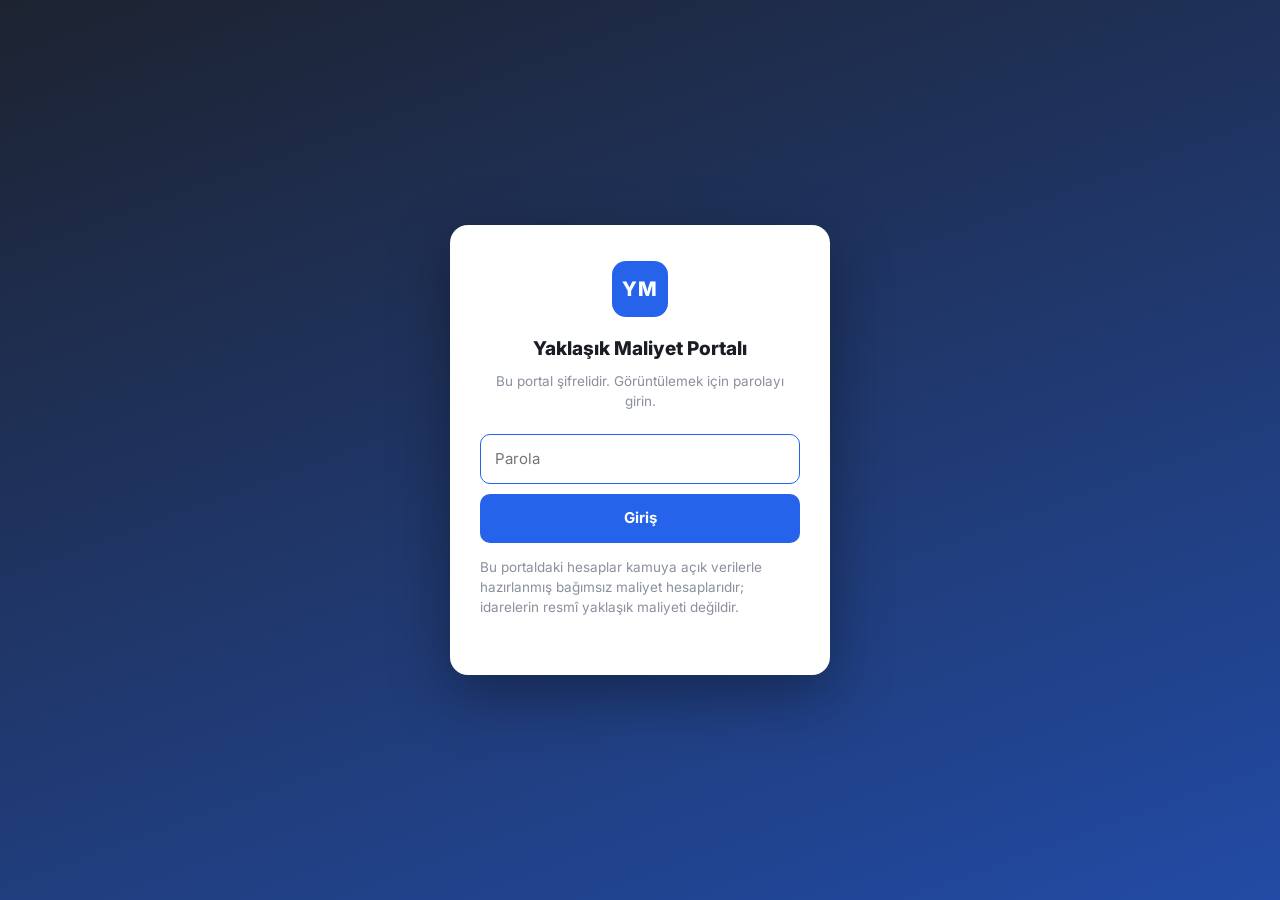
==== commit de646010: "Yasal uyari: bagimsiz maliyet hesabi aciklamasi" ====
--- a/index.html
+++ b/index.html
@@ -24,6 +24,8 @@
       </nav>
     </div>
   </header>
+
+  <div class="yasal-serit">⚖️ Bu portaldaki hesaplar kamuya açık verilerle hazırlanmış <strong>bağımsız maliyet hesaplarıdır</strong>; idarelerin resmî yaklaşık maliyeti değildir.</div>
 
   <section class="toolbar">
     <div class="container toolbar-inner">
@@ -82,7 +84,7 @@
 
   <footer class="site-footer">
     <div class="container">
-      <p>© 2026 Yaklaşık Maliyet Portalı — Tüm ilan bilgileri ilgili kurumların resmî duyurularından derlenmiştir.</p>
+      <p>© 2026 Yaklaşık Maliyet Portalı — Tüm ilan bilgileri ilgili kurumların resmî duyurularından derlenmiştir. Portalda yer alan hesaplar; EKAP'ta yayımlanan ihale ilanları, ihale dokümanları ve resmî birim fiyat kaynakları (ÇŞB, KGM vb.) esas alınarak tarafımızca hazırlanmış <strong>bağımsız maliyet hesaplarıdır</strong>. Bu hesaplar, 4734 sayılı Kamu İhale Kanunu kapsamında idarelerce gizli tutulan resmî yaklaşık maliyetler <strong>değildir</strong>; hiçbir kurum içi veya gizli bilgi kullanılmamıştır. Hesaplar bilgilendirme amaçlıdır; teklif kararlarının sorumluluğu kullanıcıya aittir.</p>
     </div>
   </footer>
 
--- a/css/style.css
+++ b/css/style.css
@@ -472,3 +472,7 @@
   /* Mobil: sağ kolon yok; fiyat + Dökümanlar butonu kartın altında yan yana */
   .ilan-sag { flex-direction: row; align-items: center; justify-content: flex-end; gap: 10px; margin-top: 8px; }
 }
+
+/* Yasal uyarı */
+.lock-disclaimer{font-size:11.5px;color:var(--muted,#8a909c);line-height:1.5;margin-top:14px;text-align:left}
+.yasal-serit{background:#fff8e6;border-bottom:1px solid #eadfbf;color:#6b5b1e;font-size:12.5px;padding:7px 16px;text-align:center}
